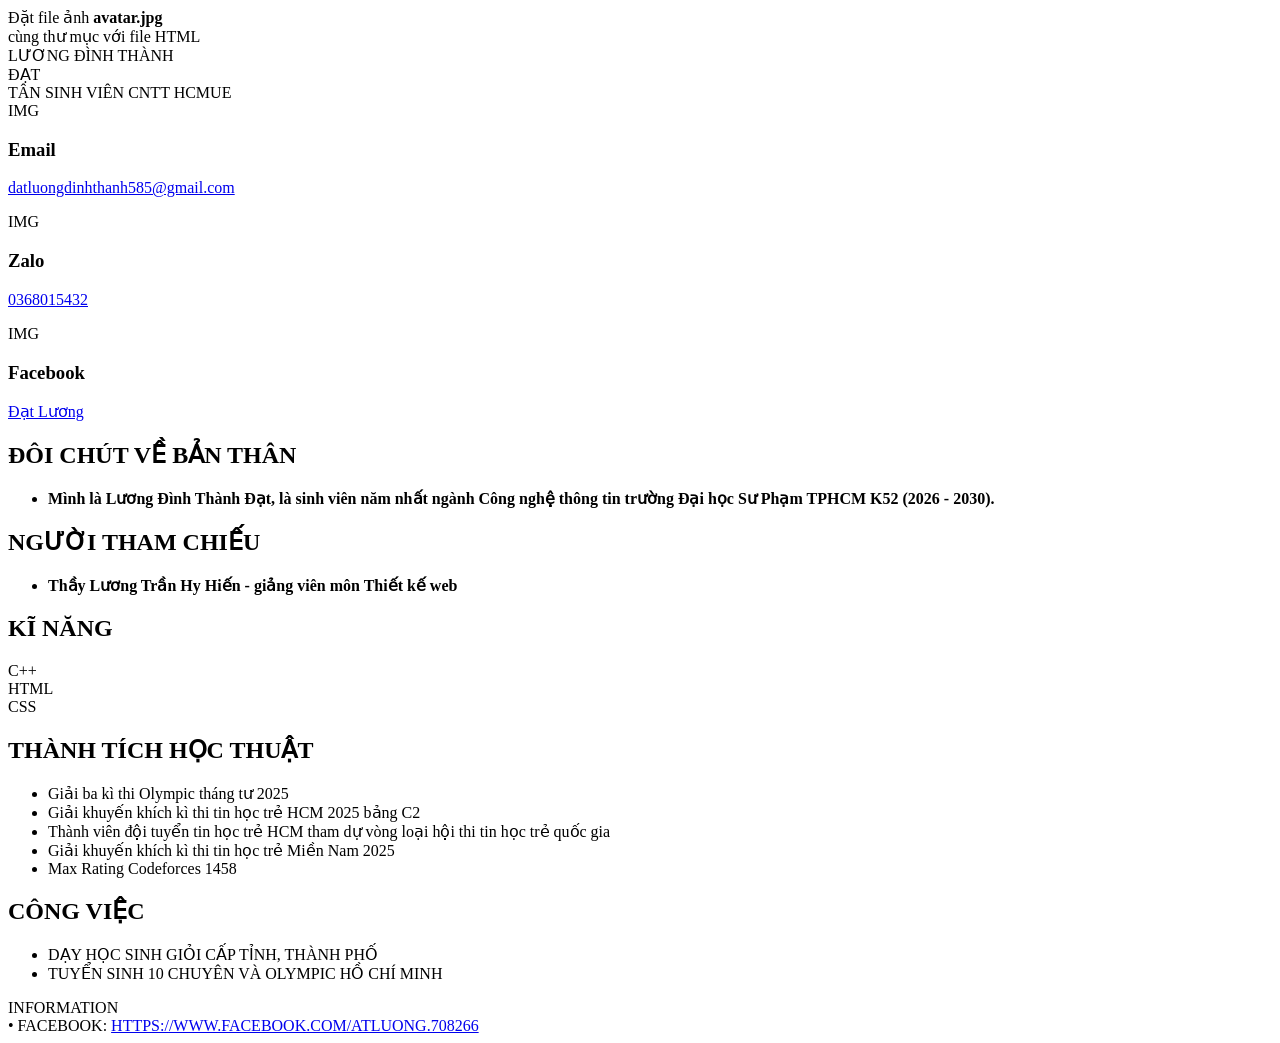
==== index.html @ 8d21ae5b "Create index.html" ====
<!DOCTYPE html>
<html lang="vi">
<head>
  <meta charset="UTF-8" />
  <meta name="viewport" content="width=device-width, initial-scale=1.0" />
  <title>CV - Lương Đạt | Tân Sinh Viên CNTT HCMUE</title>
  <!-- Google Fonts hỗ trợ đầy đủ tiếng Việt -->
  <link rel="preconnect" href="https://fonts.googleapis.com" />
  <link rel="preconnect" href="https://fonts.gstatic.com" crossorigin />
  <link
    href="https://fonts.googleapis.com/css2?family=Be+Vietnam+Pro:ital,wght@0,400;0,500;0,600;0,700;0,800;1,700&family=Dancing+Script:wght@700&family=Oswald:wght@600;700&display=swap"
    rel="stylesheet"
  />
  <!-- Liên kết file CSS ngoài -->
  <link rel="stylesheet" href="style.css" />
</head>
<body>
  <main class="cv-container">
    <div>
      <!-- HEADER -->
      <header class="cv-header">
        <div class="avatar-wrapper">
          <img
            src="avatar.jpg"
            alt="Ảnh chân dung Lương Đạt"
            onerror="this.style.display='none'; this.parentElement.innerHTML='<span class=\'avatar-placeholder\'>Đặt file ảnh <b>avatar.jpg</b><br>cùng thư mục với file HTML</span>';"
          />
        </div>

        <div class="title-block">
          <div class="last-name">LƯƠNG ĐÌNH THÀNH</div>
          <div class="first-name">ĐẠT</div>
          <div class="subtitle">TÂN SINH VIÊN CNTT HCMUE</div>
        </div>
      </header>

      <!-- CONTACT BAR (CÓ KHUNG ẢNH CHO GMAIL, ZALO, FACEBOOK) -->
      <section class="contact-bar" aria-label="Thông tin liên hệ">
        <div class="contact-item">
          <div class="contact-icon">
            <img
              src="gmail.png"
              alt="Logo Gmail"
              onerror="this.style.display='none'; this.parentElement.classList.add('empty-icon'); this.parentElement.innerText='IMG';"
            />
          </div>
          <div class="contact-info">
            <h3>Email</h3>
            <p>
              <a href="mailto:datluongdinhthanh585@gmail.com">
                datluongdinhthanh585@gmail.com
              </a>
            </p>
          </div>
        </div>

        <div class="contact-item">
          <div class="contact-icon">
            <img
              src="zalo.png"
              alt="Logo Zalo"
              onerror="this.style.display='none'; this.parentElement.classList.add('empty-icon'); this.parentElement.innerText='IMG';"
            />
          </div>
          <div class="contact-info">
            <h3>Zalo</h3>
            <p><a href="tel:0368015432">0368015432</a></p>
          </div>
        </div>

        <div class="contact-item">
          <div class="contact-icon">
            <img
              src="facebook.png"
              alt="Logo Facebook"
              onerror="this.style.display='none'; this.parentElement.classList.add('empty-icon'); this.parentElement.innerText='IMG';"
            />
          </div>
          <div class="contact-info">
            <h3>Facebook</h3>
            <p>
              <a
                href="https://www.facebook.com/atluong.708266"
                target="_blank"
                rel="noopener noreferrer"
              >
                Đạt Lương
              </a>
            </p>
          </div>
        </div>
      </section>

      <!-- MAIN 2-COLUMN CONTENT -->
      <section class="cv-body">
        <!-- CỘT TRÁI -->
        <div class="cv-column">
          <div>
            <h2 class="section-title">ĐÔI CHÚT VỀ BẢN THÂN</h2>
            <ul class="cv-list">
              <li>
                <strong>
                  Mình là Lương Đình Thành Đạt, là sinh viên năm nhất ngành Công nghệ thông tin trường Đại học Sư Phạm TPHCM K52 (2026 - 2030).
                </strong>
              </li>
            </ul>
          </div>

          <div>
            <h2 class="section-title">NGƯỜI THAM CHIẾU</h2>
            <ul class="cv-list">
              <li>
                <strong>
                  Thầy Lương Trần Hy Hiến - giảng viên môn Thiết kế web
                </strong>
              </li>
            </ul>
          </div>

          <!-- PHẦN KĨ NĂNG -->
          <div class="skills-section">
            <h2 class="section-title">KĨ NĂNG</h2>
            <div class="skill-list">
              <div class="skill-item">
                <span class="skill-name">C++</span>
                <div class="progress-bar">
                  <div class="progress-fill progress-cpp"></div>
                </div>
              </div>

              <div class="skill-item">
                <span class="skill-name">HTML</span>
                <div class="progress-bar">
                  <div class="progress-fill progress-html"></div>
                </div>
              </div>

              <div class="skill-item">
                <span class="skill-name">CSS</span>
                <div class="progress-bar">
                  <div class="progress-fill progress-css"></div>
                </div>
              </div>
            </div>
          </div>
        </div>

        <!-- CỘT PHẢI -->
        <div class="cv-column">
          <div>
            <h2 class="section-title">THÀNH TÍCH HỌC THUẬT</h2>
            <ul class="cv-list">
              <li>Giải ba kì thi Olympic tháng tư 2025</li>
              <li>Giải khuyến khích kì thi tin học trẻ HCM 2025 bảng C2</li>
              <li>
                Thành viên đội tuyển tin học trẻ HCM tham dự vòng loại hội thi
                tin học trẻ quốc gia
              </li>
              <li>Giải khuyến khích kì thi tin học trẻ Miền Nam 2025</li>
              <li>Max Rating Codeforces 1458</li>
            </ul>
          </div>

          <div>
            <h2 class="section-title">CÔNG VIỆC</h2>
            <ul class="cv-list">
              <li>
                DẠY HỌC SINH GIỎI CẤP TỈNH, THÀNH PHỐ
              </li>
              <li>
                TUYỂN SINH 10 CHUYÊN VÀ OLYMPIC HỒ CHÍ MINH
              </li>
            </ul>
          </div>
        </div>
      </section>
    </div>

    <!-- FOOTER -->
    <footer class="cv-footer">
      <div class="footer-heading">INFORMATION</div>
      <div class="footer-link-wrap">
        • FACEBOOK:
        <a
          href="https://www.facebook.com/atluong.708266"
          target="_blank"
          rel="noopener noreferrer"
        >
          HTTPS://WWW.FACEBOOK.COM/ATLUONG.708266
        </a>
      </div>
    </footer>
  </main>
</body>
</html>
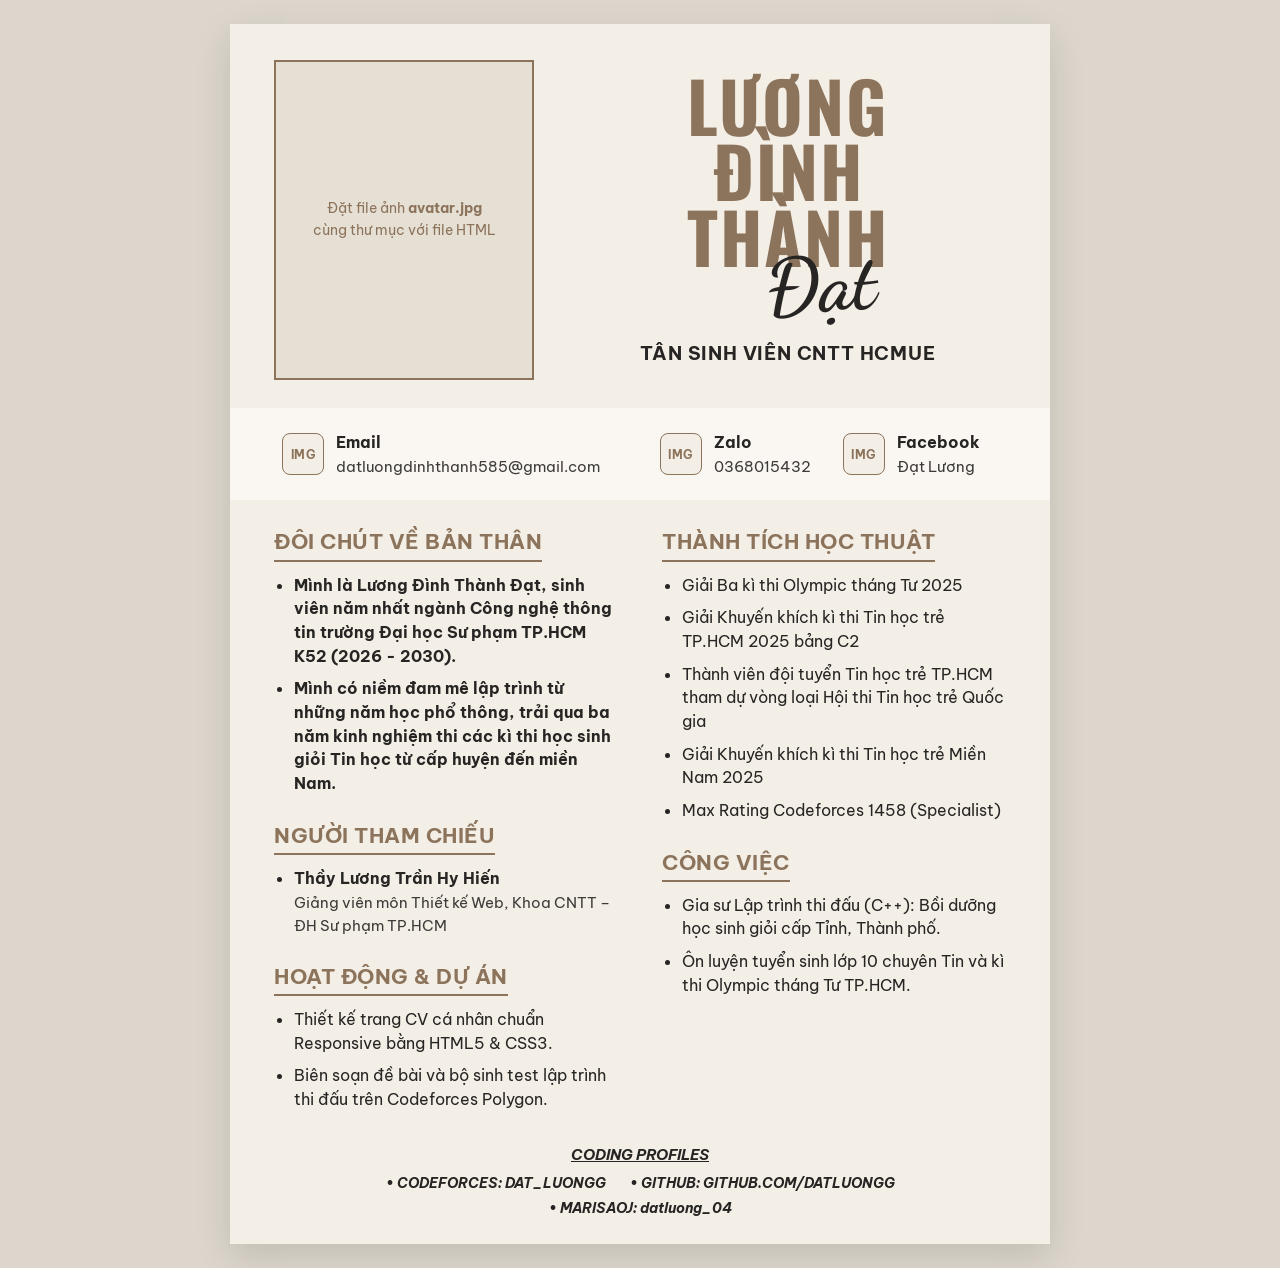
==== commit b435dc12: "Update index.html" ====
--- a/index.html
+++ b/index.html
@@ -3,15 +3,14 @@
 <head>
   <meta charset="UTF-8" />
   <meta name="viewport" content="width=device-width, initial-scale=1.0" />
-  <title>CV - Lương Đạt | Tân Sinh Viên CNTT HCMUE</title>
-  <!-- Google Fonts hỗ trợ đầy đủ tiếng Việt -->
+  <title>CV - Lương Đình Thành Đạt | Tân Sinh Viên CNTT HCMUE</title>
   <link rel="preconnect" href="https://fonts.googleapis.com" />
   <link rel="preconnect" href="https://fonts.gstatic.com" crossorigin />
   <link
-    href="https://fonts.googleapis.com/css2?family=Be+Vietnam+Pro:ital,wght@0,400;0,500;0,600;0,700;0,800;1,700&family=Dancing+Script:wght@700&family=Oswald:wght@600;700&display=swap"
+    href="https://fonts.googleapis.com/css2?family=Be+Vietnam+Pro:ital,wght@0,400;0,500;0,600;0,700;0,800;1,400;1,700&family=Dancing+Script:wght@700&family=Oswald:wght@600;700&display=swap"
     rel="stylesheet"
   />
-  <!-- Liên kết file CSS ngoài -->
+  <!-- CSS ngoai -->
   <link rel="stylesheet" href="style.css" />
 </head>
 <body>
@@ -22,21 +21,29 @@
         <div class="avatar-wrapper">
           <img
             src="avatar.jpg"
-            alt="Ảnh chân dung Lương Đạt"
+            alt="Ảnh chân dung Lương Đình Thành Đạt"
             onerror="this.style.display='none'; this.parentElement.innerHTML='<span class=\'avatar-placeholder\'>Đặt file ảnh <b>avatar.jpg</b><br>cùng thư mục với file HTML</span>';"
           />
         </div>
 
         <div class="title-block">
-          <div class="last-name">LƯƠNG ĐÌNH THÀNH</div>
-          <div class="first-name">ĐẠT</div>
+          <div class="full-name-stack">
+            <span class="name-line">LƯƠNG</span>
+            <span class="name-line">ĐÌNH</span>
+            <span class="name-line">THÀNH</span>
+          </div>
+          <div class="first-name">Đạt</div>
           <div class="subtitle">TÂN SINH VIÊN CNTT HCMUE</div>
         </div>
       </header>
 
-      <!-- CONTACT BAR (CÓ KHUNG ẢNH CHO GMAIL, ZALO, FACEBOOK) -->
+      <!-- CONTACT BAR -->
       <section class="contact-bar" aria-label="Thông tin liên hệ">
-        <div class="contact-item">
+        <a
+          class="contact-item"
+          href="mailto:datluongdinhthanh585@gmail.com"
+          title="Gửi email cho Đạt"
+        >
           <div class="contact-icon">
             <img
               src="gmail.png"
@@ -46,15 +53,15 @@
           </div>
           <div class="contact-info">
             <h3>Email</h3>
-            <p>
-              <a href="mailto:datluongdinhthanh585@gmail.com">
-                datluongdinhthanh585@gmail.com
-              </a>
-            </p>
-          </div>
-        </div>
-
-        <div class="contact-item">
+            <p>datluongdinhthanh585@gmail.com</p>
+          </div>
+        </a>
+
+        <a
+          class="contact-item"
+          href="tel:0368015432"
+          title="Liên hệ qua Zalo / Điện thoại"
+        >
           <div class="contact-icon">
             <img
               src="zalo.png"
@@ -64,11 +71,17 @@
           </div>
           <div class="contact-info">
             <h3>Zalo</h3>
-            <p><a href="tel:0368015432">0368015432</a></p>
-          </div>
-        </div>
-
-        <div class="contact-item">
+            <p>0368015432</p>
+          </div>
+        </a>
+
+        <a
+          class="contact-item"
+          href="https://www.facebook.com/atluong.708266"
+          target="_blank"
+          rel="noopener noreferrer"
+          title="Trang Facebook cá nhân"
+        >
           <div class="contact-icon">
             <img
               src="facebook.png"
@@ -78,31 +91,28 @@
           </div>
           <div class="contact-info">
             <h3>Facebook</h3>
-            <p>
-              <a
-                href="https://www.facebook.com/atluong.708266"
-                target="_blank"
-                rel="noopener noreferrer"
-              >
-                Đạt Lương
-              </a>
-            </p>
-          </div>
-        </div>
+            <p>Đạt Lương</p>
+          </div>
+        </a>
       </section>
 
-      <!-- MAIN 2-COLUMN CONTENT -->
+      <!-- 2 column -->
       <section class="cv-body">
-        <!-- CỘT TRÁI -->
+        <!-- edit left column -->
         <div class="cv-column">
           <div>
             <h2 class="section-title">ĐÔI CHÚT VỀ BẢN THÂN</h2>
             <ul class="cv-list">
               <li>
                 <strong>
-                  Mình là Lương Đình Thành Đạt, là sinh viên năm nhất ngành Công nghệ thông tin trường Đại học Sư Phạm TPHCM K52 (2026 - 2030).
+                  Mình là Lương Đình Thành Đạt, sinh viên năm nhất ngành Công nghệ thông tin trường Đại học Sư phạm TP.HCM K52 (2026 - 2030).
                 </strong>
               </li>
+              <li>
+                <strong>
+                  Mình có niềm đam mê lập trình từ những năm học phổ thông, trải qua ba năm kinh nghiệm thi các kì thi học sinh giỏi Tin học từ cấp huyện đến miền Nam.
+                </strong>
+              </li>
             </ul>
           </div>
 
@@ -110,54 +120,41 @@
             <h2 class="section-title">NGƯỜI THAM CHIẾU</h2>
             <ul class="cv-list">
               <li>
-                <strong>
-                  Thầy Lương Trần Hy Hiến - giảng viên môn Thiết kế web
-                </strong>
-              </li>
-            </ul>
-          </div>
-
-          <!-- PHẦN KĨ NĂNG -->
-          <div class="skills-section">
-            <h2 class="section-title">KĨ NĂNG</h2>
-            <div class="skill-list">
-              <div class="skill-item">
-                <span class="skill-name">C++</span>
-                <div class="progress-bar">
-                  <div class="progress-fill progress-cpp"></div>
-                </div>
-              </div>
-
-              <div class="skill-item">
-                <span class="skill-name">HTML</span>
-                <div class="progress-bar">
-                  <div class="progress-fill progress-html"></div>
-                </div>
-              </div>
-
-              <div class="skill-item">
-                <span class="skill-name">CSS</span>
-                <div class="progress-bar">
-                  <div class="progress-fill progress-css"></div>
-                </div>
-              </div>
-            </div>
-          </div>
-        </div>
-
-        <!-- CỘT PHẢI -->
+                <strong>Thầy Lương Trần Hy Hiến</strong>
+                <span class="sub-detail">
+                  Giảng viên môn Thiết kế Web, Khoa CNTT – ĐH Sư phạm TP.HCM
+                </span>
+              </li>
+            </ul>
+          </div>
+
+          <div>
+            <h2 class="section-title">HOẠT ĐỘNG & DỰ ÁN</h2>
+            <ul class="cv-list">
+              <li>
+                Thiết kế trang CV cá nhân chuẩn Responsive bằng HTML5 & CSS3.
+              </li>
+              <li>
+                Biên soạn đề bài và bộ sinh test lập trình thi đấu trên Codeforces Polygon.
+              </li>
+            </ul>
+          </div>
+          
+          
+        </div>
+
+        <!-- right column -->
         <div class="cv-column">
           <div>
             <h2 class="section-title">THÀNH TÍCH HỌC THUẬT</h2>
             <ul class="cv-list">
-              <li>Giải ba kì thi Olympic tháng tư 2025</li>
-              <li>Giải khuyến khích kì thi tin học trẻ HCM 2025 bảng C2</li>
-              <li>
-                Thành viên đội tuyển tin học trẻ HCM tham dự vòng loại hội thi
-                tin học trẻ quốc gia
-              </li>
-              <li>Giải khuyến khích kì thi tin học trẻ Miền Nam 2025</li>
-              <li>Max Rating Codeforces 1458</li>
+              <li>Giải Ba kì thi Olympic tháng Tư 2025</li>
+              <li>Giải Khuyến khích kì thi Tin học trẻ TP.HCM 2025 bảng C2</li>
+              <li>
+                Thành viên đội tuyển Tin học trẻ TP.HCM tham dự vòng loại Hội thi Tin học trẻ Quốc gia
+              </li>
+              <li>Giải Khuyến khích kì thi Tin học trẻ Miền Nam 2025</li>
+              <li>Max Rating Codeforces 1458 (Specialist)</li>
             </ul>
           </div>
 
@@ -165,29 +162,48 @@
             <h2 class="section-title">CÔNG VIỆC</h2>
             <ul class="cv-list">
               <li>
-                DẠY HỌC SINH GIỎI CẤP TỈNH, THÀNH PHỐ
-              </li>
-              <li>
-                TUYỂN SINH 10 CHUYÊN VÀ OLYMPIC HỒ CHÍ MINH
-              </li>
-            </ul>
-          </div>
+                Gia sư Lập trình thi đấu (C++): Bồi dưỡng học sinh giỏi cấp Tỉnh, Thành phố.
+              </li>
+              <li>
+                Ôn luyện tuyển sinh lớp 10 chuyên Tin và kì thi Olympic tháng Tư TP.HCM.
+              </li>
+            </ul>
+          </div>
+
+          
         </div>
       </section>
     </div>
 
     <!-- FOOTER -->
     <footer class="cv-footer">
-      <div class="footer-heading">INFORMATION</div>
-      <div class="footer-link-wrap">
-        • FACEBOOK:
-        <a
-          href="https://www.facebook.com/atluong.708266"
-          target="_blank"
-          rel="noopener noreferrer"
-        >
-          HTTPS://WWW.FACEBOOK.COM/ATLUONG.708266
-        </a>
+      <div class="footer-heading">CODING PROFILES</div>
+      <div class="footer-links">
+        <span>
+          • CODEFORCES:
+          <a
+            href="https://codeforces.com/profile/Dat_Luongg"
+            target="_blank"
+            rel="noopener noreferrer"
+          >
+            DAT_LUONGG
+          </a>
+        </span>
+        <span>
+          • GITHUB:
+          <a
+            href="https://github.com/DatLuongg"
+            target="_blank"
+            rel="noopener noreferrer"
+          >
+            GITHUB.COM/DATLUONGG
+          </a>
+        </span>
+      </div>
+      <div class="footer-links footer-links-sub">
+        <span>• MARISAOJ: <a href = "https://marisaoj.com/user/datluong_04/submissions"
+          target ="_blank" rel = "noopener noreferrer">
+        datluong_04 </a></span>
       </div>
     </footer>
   </main>
--- a/style.css
+++ b/style.css
@@ -0,0 +1,365 @@
+:root {
+  --bg-cream: #f4efe6;
+  --bg-strip: #faf7f2;
+  --accent-taupe: #8c735b;
+  --accent-dark: #6f5944;
+  --text-dark: #262524;
+  --text-muted: #3d3b39;
+}
+
+* {
+  box-sizing: border-box;
+  margin: 0;
+  padding: 0;
+}
+
+body {
+  background-color: #dcd6cc;
+  font-family: 'Be Vietnam Pro', sans-serif;
+  color: var(--text-dark);
+  display: flex;
+  justify-content: center;
+  padding: 24px 12px;
+  line-height: 1.5;
+}
+
+/* Frame A4 */
+.cv-container {
+  width: 100%;
+  max-width: 820px;
+  min-height: 1120px;
+  background-color: var(--bg-cream);
+  box-shadow: 0 12px 35px rgba(0, 0, 0, 0.12);
+  display: flex;
+  flex-direction: column;
+  justify-content: space-between;
+  padding-bottom: 24px;
+}
+
+/* header */
+.cv-header {
+  display: flex;
+  align-items: center;
+  gap: 36px;
+  padding: 36px 44px 28px;
+}
+
+.avatar-wrapper {
+  flex-shrink: 0;
+  width: 260px;
+  height: 320px;
+  border: 2px solid var(--accent-taupe);
+  background-color: #e6dfd3;
+  overflow: hidden;
+  display: flex;
+  align-items: center;
+  justify-content: center;
+  transition: transform 0.3s ease, box-shadow 0.3s ease;
+}
+
+.avatar-wrapper:hover {
+  transform: translateY(-3px);
+  box-shadow: 0 10px 22px rgba(140, 115, 91, 0.22);
+}
+
+.avatar-wrapper img {
+  width: 100%;
+  height: 100%;
+  object-fit: cover;
+  display: block;
+}
+
+.avatar-placeholder {
+  color: var(--accent-taupe);
+  font-size: 0.9rem;
+  text-align: center;
+  padding: 12px;
+}
+
+.title-block {
+  flex: 1;
+  text-align: center;
+  display: flex;
+  flex-direction: column;
+  align-items: center;
+}
+
+.full-name-stack {
+  display: flex;
+  flex-direction: column;
+  align-items: center;
+  user-select: none;
+}
+
+.name-line {
+  font-family: 'Oswald', sans-serif;
+  font-weight: 700;
+  font-size: 4.35rem;
+  line-height: 0.94;
+  color: var(--accent-taupe);
+  letter-spacing: 2px;
+  text-transform: uppercase;
+}
+
+.first-name {
+  font-family: 'Dancing Script', cursive;
+  font-weight: 700;
+  font-size: 4.8rem;
+  line-height: 0.85;
+  color: var(--text-dark);
+  margin-top: -16px;
+  margin-left: 64px;
+  transform: rotate(-4deg);
+}
+
+.subtitle {
+  margin-top: 22px;
+  font-size: 1.2rem;
+  font-weight: 700;
+  letter-spacing: 0.8px;
+  color: var(--text-dark);
+  text-transform: uppercase;
+}
+
+/* COntent bar media */
+.contact-bar {
+  background-color: var(--bg-strip);
+  padding: 16px 44px;
+  display: grid;
+  grid-template-columns: 1.55fr 0.72fr 0.73fr;
+  gap: 14px;
+}
+
+.contact-item {
+  display: flex;
+  align-items: center;
+  gap: 12px;
+  padding: 6px 8px;
+  border-radius: 10px;
+  text-decoration: none;
+  color: inherit;
+  transition: background-color 0.25s ease, transform 0.25s ease;
+}
+
+.contact-item:hover {
+  background-color: rgba(140, 115, 91, 0.1);
+  transform: translateY(-2px);
+}
+
+.contact-icon {
+  flex-shrink: 0;
+  width: 42px;
+  height: 42px;
+  border: 1.5px solid var(--accent-taupe);
+  border-radius: 8px;
+  background-color: var(--bg-cream);
+  display: flex;
+  align-items: center;
+  justify-content: center;
+  overflow: hidden;
+  transition: border-color 0.25s ease, box-shadow 0.25s ease;
+}
+
+.contact-item:hover .contact-icon {
+  border-color: var(--accent-dark);
+  box-shadow: 0 4px 10px rgba(140, 115, 91, 0.2);
+}
+
+.contact-icon img {
+  width: 100%;
+  height: 100%;
+  object-fit: contain;
+  padding: 4px;
+  display: block;
+}
+
+.contact-icon.empty-icon {
+  font-size: 0.72rem;
+  font-weight: 700;
+  color: var(--accent-taupe);
+  letter-spacing: 0.5px;
+}
+
+.contact-info h3 {
+  font-size: 1.02rem;
+  font-weight: 700;
+  color: var(--text-dark);
+  margin-bottom: 2px;
+}
+
+.contact-info p {
+  font-size: 0.91rem;
+  color: var(--text-muted);
+  word-break: break-word;
+}
+
+.contact-item:hover .contact-info p {
+  color: var(--accent-dark);
+}
+
+/* Content two column */
+.cv-body {
+  padding: 26px 44px 16px;
+  display: grid;
+  grid-template-columns: 1fr 1fr;
+  gap: 28px 44px;
+  flex: 1;
+}
+
+.cv-column {
+  display: flex;
+  flex-direction: column;
+  gap: 24px;
+}
+
+.section-title {
+  display: inline-block;
+  font-size: 1.3rem;
+  font-weight: 700;
+  color: var(--accent-taupe);
+  text-transform: uppercase;
+  border-bottom: 2px solid var(--accent-taupe);
+  padding-bottom: 2px;
+  margin-bottom: 12px;
+  letter-spacing: 0.5px;
+}
+
+.cv-list {
+  list-style-type: disc;
+  padding-left: 20px;
+  display: flex;
+  flex-direction: column;
+  gap: 9px;
+}
+
+.cv-list li {
+  font-size: 1rem;
+  color: var(--text-dark);
+  line-height: 1.48;
+}
+
+.cv-list li strong {
+  font-weight: 700;
+}
+
+.sub-detail {
+  display: block;
+  font-size: 0.94rem;
+  color: var(--text-muted);
+  margin-top: 2px;
+}
+
+
+
+.bottom-photo-wrapper:hover {
+  transform: translateY(-3px);
+  box-shadow: 0 10px 22px rgba(140, 115, 91, 0.22);
+}
+
+.bottom-photo-wrapper img {
+  position: absolute;
+  inset: 0;
+  width: 100%;
+  height: 100%;
+  object-fit: cover;
+  display: block;
+}
+
+/* footer */
+.cv-footer {
+  padding: 16px 44px 0;
+  text-align: center;
+}
+
+.footer-heading {
+  font-size: 0.95rem;
+  font-weight: 700;
+  font-style: italic;
+  text-decoration: underline;
+  text-transform: uppercase;
+  margin-bottom: 6px;
+  color: var(--text-dark);
+}
+
+.footer-links {
+  display: flex;
+  justify-content: center;
+  flex-wrap: wrap;
+  gap: 6px 24px;
+  font-size: 0.9rem;
+  font-weight: 700;
+  font-style: italic;
+  color: var(--text-dark);
+}
+
+.footer-links-sub {
+  margin-top: 4px;
+}
+
+.footer-links a {
+  color: inherit;
+  text-decoration: none;
+  transition: color 0.2s ease;
+}
+
+.footer-links a:hover {
+  text-decoration: underline;
+  color: var(--accent-taupe);
+}
+
+/* Responsive on phone */
+@media (max-width: 720px) {
+  .cv-header {
+    flex-direction: column;
+    padding: 28px 24px 20px;
+    gap: 20px;
+  }
+
+  .avatar-wrapper {
+    width: 220px;
+    height: 270px;
+  }
+
+  .name-line {
+    font-size: 3.5rem;
+  }
+
+  .first-name {
+    font-size: 3.8rem;
+    margin-left: 44px;
+  }
+
+  .contact-bar {
+    grid-template-columns: 1fr;
+    padding: 16px 24px;
+    gap: 10px;
+  }
+
+  .cv-body {
+    grid-template-columns: 1fr;
+    padding: 24px;
+  }
+
+  .bottom-photo-wrapper {
+    min-height: 260px;
+  }
+
+  .cv-footer {
+    padding: 16px 24px 0;
+  }
+}
+
+@media print {
+  body {
+    background: none;
+    padding: 0;
+  }
+
+  .cv-container {
+    box-shadow: none;
+    max-width: 100%;
+    min-height: 100vh;
+    -webkit-print-color-adjust: exact;
+    print-color-adjust: exact;
+  }
+}
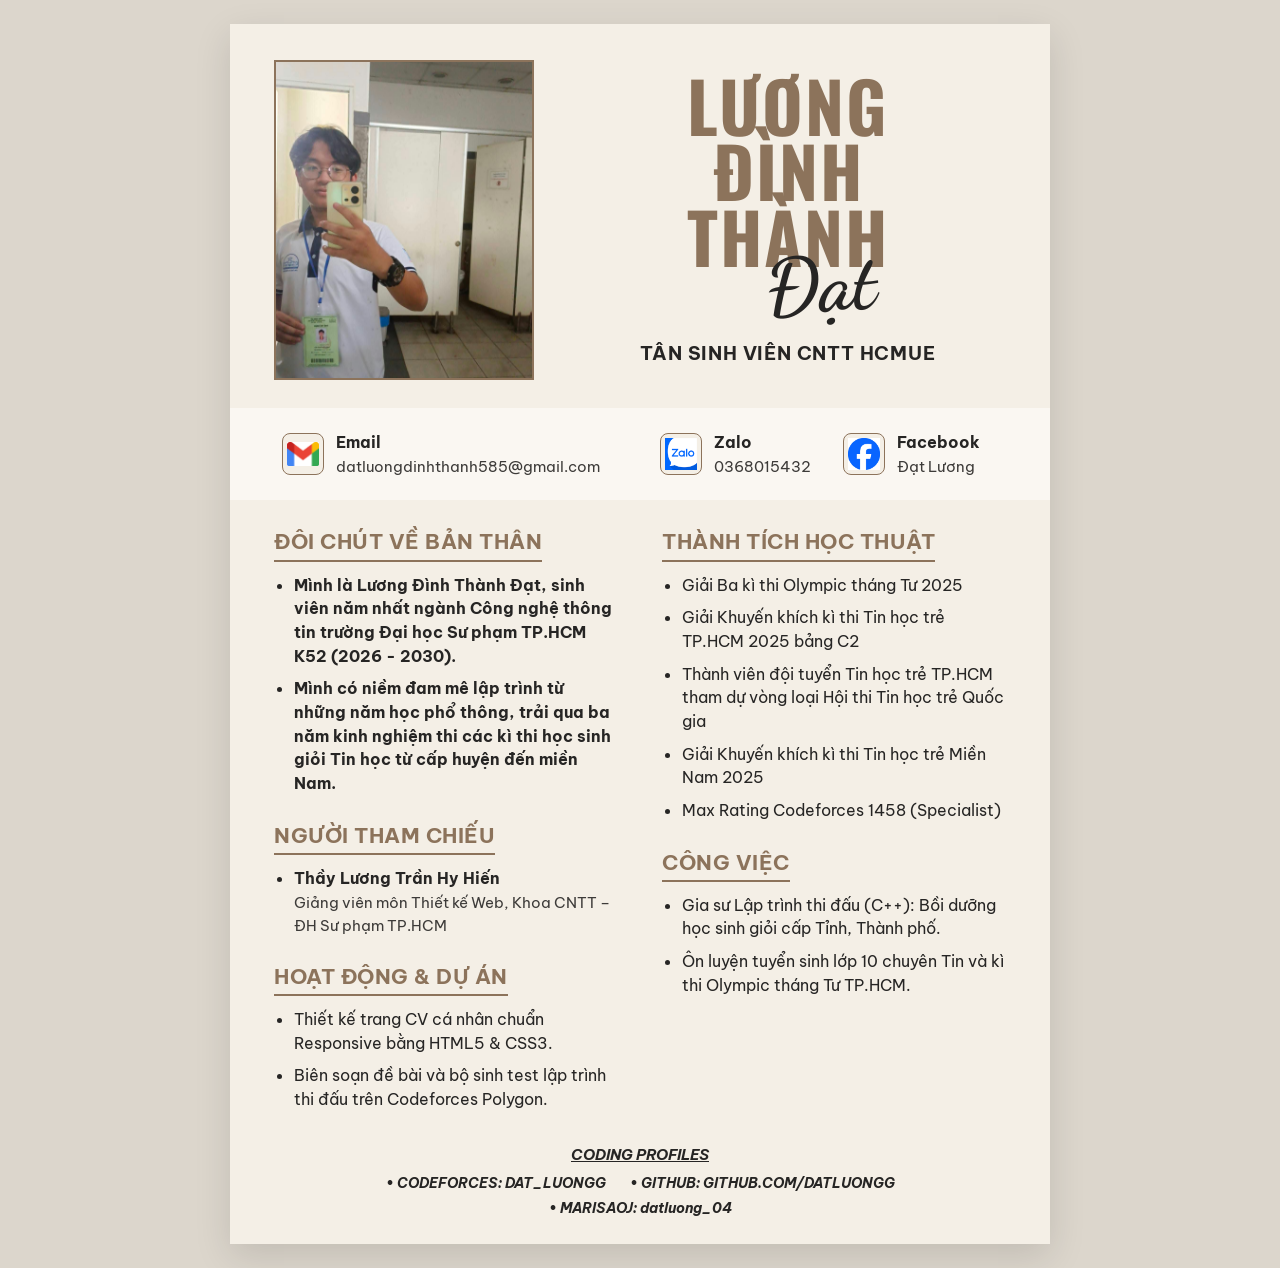
==== commit 4cbfe4b5: "Add files via upload" ====
--- a/index.html
+++ b/index.html
@@ -1,211 +1,211 @@
-<!DOCTYPE html>
-<html lang="vi">
-<head>
-  <meta charset="UTF-8" />
-  <meta name="viewport" content="width=device-width, initial-scale=1.0" />
-  <title>CV - Lương Đình Thành Đạt | Tân Sinh Viên CNTT HCMUE</title>
-  <link rel="preconnect" href="https://fonts.googleapis.com" />
-  <link rel="preconnect" href="https://fonts.gstatic.com" crossorigin />
-  <link
-    href="https://fonts.googleapis.com/css2?family=Be+Vietnam+Pro:ital,wght@0,400;0,500;0,600;0,700;0,800;1,400;1,700&family=Dancing+Script:wght@700&family=Oswald:wght@600;700&display=swap"
-    rel="stylesheet"
-  />
-  <!-- CSS ngoai -->
-  <link rel="stylesheet" href="style.css" />
-</head>
-<body>
-  <main class="cv-container">
-    <div>
-      <!-- HEADER -->
-      <header class="cv-header">
-        <div class="avatar-wrapper">
-          <img
-            src="avatar.jpg"
-            alt="Ảnh chân dung Lương Đình Thành Đạt"
-            onerror="this.style.display='none'; this.parentElement.innerHTML='<span class=\'avatar-placeholder\'>Đặt file ảnh <b>avatar.jpg</b><br>cùng thư mục với file HTML</span>';"
-          />
-        </div>
-
-        <div class="title-block">
-          <div class="full-name-stack">
-            <span class="name-line">LƯƠNG</span>
-            <span class="name-line">ĐÌNH</span>
-            <span class="name-line">THÀNH</span>
-          </div>
-          <div class="first-name">Đạt</div>
-          <div class="subtitle">TÂN SINH VIÊN CNTT HCMUE</div>
-        </div>
-      </header>
-
-      <!-- CONTACT BAR -->
-      <section class="contact-bar" aria-label="Thông tin liên hệ">
-        <a
-          class="contact-item"
-          href="mailto:datluongdinhthanh585@gmail.com"
-          title="Gửi email cho Đạt"
-        >
-          <div class="contact-icon">
-            <img
-              src="gmail.png"
-              alt="Logo Gmail"
-              onerror="this.style.display='none'; this.parentElement.classList.add('empty-icon'); this.parentElement.innerText='IMG';"
-            />
-          </div>
-          <div class="contact-info">
-            <h3>Email</h3>
-            <p>datluongdinhthanh585@gmail.com</p>
-          </div>
-        </a>
-
-        <a
-          class="contact-item"
-          href="tel:0368015432"
-          title="Liên hệ qua Zalo / Điện thoại"
-        >
-          <div class="contact-icon">
-            <img
-              src="zalo.png"
-              alt="Logo Zalo"
-              onerror="this.style.display='none'; this.parentElement.classList.add('empty-icon'); this.parentElement.innerText='IMG';"
-            />
-          </div>
-          <div class="contact-info">
-            <h3>Zalo</h3>
-            <p>0368015432</p>
-          </div>
-        </a>
-
-        <a
-          class="contact-item"
-          href="https://www.facebook.com/atluong.708266"
-          target="_blank"
-          rel="noopener noreferrer"
-          title="Trang Facebook cá nhân"
-        >
-          <div class="contact-icon">
-            <img
-              src="facebook.png"
-              alt="Logo Facebook"
-              onerror="this.style.display='none'; this.parentElement.classList.add('empty-icon'); this.parentElement.innerText='IMG';"
-            />
-          </div>
-          <div class="contact-info">
-            <h3>Facebook</h3>
-            <p>Đạt Lương</p>
-          </div>
-        </a>
-      </section>
-
-      <!-- 2 column -->
-      <section class="cv-body">
-        <!-- edit left column -->
-        <div class="cv-column">
-          <div>
-            <h2 class="section-title">ĐÔI CHÚT VỀ BẢN THÂN</h2>
-            <ul class="cv-list">
-              <li>
-                <strong>
-                  Mình là Lương Đình Thành Đạt, sinh viên năm nhất ngành Công nghệ thông tin trường Đại học Sư phạm TP.HCM K52 (2026 - 2030).
-                </strong>
-              </li>
-              <li>
-                <strong>
-                  Mình có niềm đam mê lập trình từ những năm học phổ thông, trải qua ba năm kinh nghiệm thi các kì thi học sinh giỏi Tin học từ cấp huyện đến miền Nam.
-                </strong>
-              </li>
-            </ul>
-          </div>
-
-          <div>
-            <h2 class="section-title">NGƯỜI THAM CHIẾU</h2>
-            <ul class="cv-list">
-              <li>
-                <strong>Thầy Lương Trần Hy Hiến</strong>
-                <span class="sub-detail">
-                  Giảng viên môn Thiết kế Web, Khoa CNTT – ĐH Sư phạm TP.HCM
-                </span>
-              </li>
-            </ul>
-          </div>
-
-          <div>
-            <h2 class="section-title">HOẠT ĐỘNG & DỰ ÁN</h2>
-            <ul class="cv-list">
-              <li>
-                Thiết kế trang CV cá nhân chuẩn Responsive bằng HTML5 & CSS3.
-              </li>
-              <li>
-                Biên soạn đề bài và bộ sinh test lập trình thi đấu trên Codeforces Polygon.
-              </li>
-            </ul>
-          </div>
-          
-          
-        </div>
-
-        <!-- right column -->
-        <div class="cv-column">
-          <div>
-            <h2 class="section-title">THÀNH TÍCH HỌC THUẬT</h2>
-            <ul class="cv-list">
-              <li>Giải Ba kì thi Olympic tháng Tư 2025</li>
-              <li>Giải Khuyến khích kì thi Tin học trẻ TP.HCM 2025 bảng C2</li>
-              <li>
-                Thành viên đội tuyển Tin học trẻ TP.HCM tham dự vòng loại Hội thi Tin học trẻ Quốc gia
-              </li>
-              <li>Giải Khuyến khích kì thi Tin học trẻ Miền Nam 2025</li>
-              <li>Max Rating Codeforces 1458 (Specialist)</li>
-            </ul>
-          </div>
-
-          <div>
-            <h2 class="section-title">CÔNG VIỆC</h2>
-            <ul class="cv-list">
-              <li>
-                Gia sư Lập trình thi đấu (C++): Bồi dưỡng học sinh giỏi cấp Tỉnh, Thành phố.
-              </li>
-              <li>
-                Ôn luyện tuyển sinh lớp 10 chuyên Tin và kì thi Olympic tháng Tư TP.HCM.
-              </li>
-            </ul>
-          </div>
-
-          
-        </div>
-      </section>
-    </div>
-
-    <!-- FOOTER -->
-    <footer class="cv-footer">
-      <div class="footer-heading">CODING PROFILES</div>
-      <div class="footer-links">
-        <span>
-          • CODEFORCES:
-          <a
-            href="https://codeforces.com/profile/Dat_Luongg"
-            target="_blank"
-            rel="noopener noreferrer"
-          >
-            DAT_LUONGG
-          </a>
-        </span>
-        <span>
-          • GITHUB:
-          <a
-            href="https://github.com/DatLuongg"
-            target="_blank"
-            rel="noopener noreferrer"
-          >
-            GITHUB.COM/DATLUONGG
-          </a>
-        </span>
-      </div>
-      <div class="footer-links footer-links-sub">
-        <span>• MARISAOJ: <a href = "https://marisaoj.com/user/datluong_04/submissions"
-          target ="_blank" rel = "noopener noreferrer">
-        datluong_04 </a></span>
-      </div>
-    </footer>
-  </main>
-</body>
-</html>
+<!DOCTYPE html>
+<html lang="vi">
+<head>
+  <meta charset="UTF-8" />
+  <meta name="viewport" content="width=device-width, initial-scale=1.0" />
+  <title>CV - Lương Đình Thành Đạt | Tân Sinh Viên CNTT HCMUE</title>
+  <link rel="preconnect" href="https://fonts.googleapis.com" />
+  <link rel="preconnect" href="https://fonts.gstatic.com" crossorigin />
+  <link
+    href="https://fonts.googleapis.com/css2?family=Be+Vietnam+Pro:ital,wght@0,400;0,500;0,600;0,700;0,800;1,400;1,700&family=Dancing+Script:wght@700&family=Oswald:wght@600;700&display=swap"
+    rel="stylesheet"
+  />
+  <!-- CSS ngoai -->
+  <link rel="stylesheet" href="style.css" />
+</head>
+<body>
+  <main class="cv-container">
+    <div>
+      <!-- HEADER -->
+      <header class="cv-header">
+        <div class="avatar-wrapper">
+          <img
+            src="avatar.jpg"
+            alt="Ảnh chân dung Lương Đình Thành Đạt"
+            onerror="this.style.display='none'; this.parentElement.innerHTML='<span class=\'avatar-placeholder\'>Đặt file ảnh <b>avatar.jpg</b><br>cùng thư mục với file HTML</span>';"
+          />
+        </div>
+
+        <div class="title-block">
+          <div class="full-name-stack">
+            <span class="name-line">LƯƠNG</span>
+            <span class="name-line">ĐÌNH</span>
+            <span class="name-line">THÀNH</span>
+          </div>
+          <div class="first-name">Đạt</div>
+          <div class="subtitle">TÂN SINH VIÊN CNTT HCMUE</div>
+        </div>
+      </header>
+
+      <!-- CONTACT BAR -->
+      <section class="contact-bar" aria-label="Thông tin liên hệ">
+        <a
+          class="contact-item"
+          href="mailto:datluongdinhthanh585@gmail.com"
+          title="Gửi email cho Đạt"
+        >
+          <div class="contact-icon">
+            <img
+              src="gmail.png"
+              alt="Logo Gmail"
+              onerror="this.style.display='none'; this.parentElement.classList.add('empty-icon'); this.parentElement.innerText='IMG';"
+            />
+          </div>
+          <div class="contact-info">
+            <h3>Email</h3>
+            <p>datluongdinhthanh585@gmail.com</p>
+          </div>
+        </a>
+
+        <a
+          class="contact-item"
+          href="tel:0368015432"
+          title="Liên hệ qua Zalo / Điện thoại"
+        >
+          <div class="contact-icon">
+            <img
+              src="zalo.png"
+              alt="Logo Zalo"
+              onerror="this.style.display='none'; this.parentElement.classList.add('empty-icon'); this.parentElement.innerText='IMG';"
+            />
+          </div>
+          <div class="contact-info">
+            <h3>Zalo</h3>
+            <p>0368015432</p>
+          </div>
+        </a>
+
+        <a
+          class="contact-item"
+          href="https://www.facebook.com/atluong.708266"
+          target="_blank"
+          rel="noopener noreferrer"
+          title="Trang Facebook cá nhân"
+        >
+          <div class="contact-icon">
+            <img
+              src="facebook.png"
+              alt="Logo Facebook"
+              onerror="this.style.display='none'; this.parentElement.classList.add('empty-icon'); this.parentElement.innerText='IMG';"
+            />
+          </div>
+          <div class="contact-info">
+            <h3>Facebook</h3>
+            <p>Đạt Lương</p>
+          </div>
+        </a>
+      </section>
+
+      <!-- 2 column -->
+      <section class="cv-body">
+        <!-- edit left column -->
+        <div class="cv-column">
+          <div>
+            <h2 class="section-title">ĐÔI CHÚT VỀ BẢN THÂN</h2>
+            <ul class="cv-list">
+              <li>
+                <strong>
+                  Mình là Lương Đình Thành Đạt, sinh viên năm nhất ngành Công nghệ thông tin trường Đại học Sư phạm TP.HCM K52 (2026 - 2030).
+                </strong>
+              </li>
+              <li>
+                <strong>
+                  Mình có niềm đam mê lập trình từ những năm học phổ thông, trải qua ba năm kinh nghiệm thi các kì thi học sinh giỏi Tin học từ cấp huyện đến miền Nam.
+                </strong>
+              </li>
+            </ul>
+          </div>
+
+          <div>
+            <h2 class="section-title">NGƯỜI THAM CHIẾU</h2>
+            <ul class="cv-list">
+              <li>
+                <strong>Thầy Lương Trần Hy Hiến</strong>
+                <span class="sub-detail">
+                  Giảng viên môn Thiết kế Web, Khoa CNTT – ĐH Sư phạm TP.HCM
+                </span>
+              </li>
+            </ul>
+          </div>
+
+          <div>
+            <h2 class="section-title">HOẠT ĐỘNG & DỰ ÁN</h2>
+            <ul class="cv-list">
+              <li>
+                Thiết kế trang CV cá nhân chuẩn Responsive bằng HTML5 & CSS3.
+              </li>
+              <li>
+                Biên soạn đề bài và bộ sinh test lập trình thi đấu trên Codeforces Polygon.
+              </li>
+            </ul>
+          </div>
+          
+          
+        </div>
+
+        <!-- right column -->
+        <div class="cv-column">
+          <div>
+            <h2 class="section-title">THÀNH TÍCH HỌC THUẬT</h2>
+            <ul class="cv-list">
+              <li>Giải Ba kì thi Olympic tháng Tư 2025</li>
+              <li>Giải Khuyến khích kì thi Tin học trẻ TP.HCM 2025 bảng C2</li>
+              <li>
+                Thành viên đội tuyển Tin học trẻ TP.HCM tham dự vòng loại Hội thi Tin học trẻ Quốc gia
+              </li>
+              <li>Giải Khuyến khích kì thi Tin học trẻ Miền Nam 2025</li>
+              <li>Max Rating Codeforces 1458 (Specialist)</li>
+            </ul>
+          </div>
+
+          <div>
+            <h2 class="section-title">CÔNG VIỆC</h2>
+            <ul class="cv-list">
+              <li>
+                Gia sư Lập trình thi đấu (C++): Bồi dưỡng học sinh giỏi cấp Tỉnh, Thành phố.
+              </li>
+              <li>
+                Ôn luyện tuyển sinh lớp 10 chuyên Tin và kì thi Olympic tháng Tư TP.HCM.
+              </li>
+            </ul>
+          </div>
+
+          
+        </div>
+      </section>
+    </div>
+
+    <!-- FOOTER -->
+    <footer class="cv-footer">
+      <div class="footer-heading">CODING PROFILES</div>
+      <div class="footer-links">
+        <span>
+          • CODEFORCES:
+          <a
+            href="https://codeforces.com/profile/Dat_Luongg"
+            target="_blank"
+            rel="noopener noreferrer"
+          >
+            DAT_LUONGG
+          </a>
+        </span>
+        <span>
+          • GITHUB:
+          <a
+            href="https://github.com/DatLuongg"
+            target="_blank"
+            rel="noopener noreferrer"
+          >
+            GITHUB.COM/DATLUONGG
+          </a>
+        </span>
+      </div>
+      <div class="footer-links footer-links-sub">
+        <span>• MARISAOJ: <a href = "https://marisaoj.com/user/datluong_04/submissions"
+          target ="_blank" rel = "noopener noreferrer">
+        datluong_04 </a></span>
+      </div>
+    </footer>
+  </main>
+</body>
+</html>
--- a/style.css
+++ b/style.css
@@ -1,365 +1,365 @@
-:root {
-  --bg-cream: #f4efe6;
-  --bg-strip: #faf7f2;
-  --accent-taupe: #8c735b;
-  --accent-dark: #6f5944;
-  --text-dark: #262524;
-  --text-muted: #3d3b39;
-}
-
-* {
-  box-sizing: border-box;
-  margin: 0;
-  padding: 0;
-}
-
-body {
-  background-color: #dcd6cc;
-  font-family: 'Be Vietnam Pro', sans-serif;
-  color: var(--text-dark);
-  display: flex;
-  justify-content: center;
-  padding: 24px 12px;
-  line-height: 1.5;
-}
-
-/* Frame A4 */
-.cv-container {
-  width: 100%;
-  max-width: 820px;
-  min-height: 1120px;
-  background-color: var(--bg-cream);
-  box-shadow: 0 12px 35px rgba(0, 0, 0, 0.12);
-  display: flex;
-  flex-direction: column;
-  justify-content: space-between;
-  padding-bottom: 24px;
-}
-
-/* header */
-.cv-header {
-  display: flex;
-  align-items: center;
-  gap: 36px;
-  padding: 36px 44px 28px;
-}
-
-.avatar-wrapper {
-  flex-shrink: 0;
-  width: 260px;
-  height: 320px;
-  border: 2px solid var(--accent-taupe);
-  background-color: #e6dfd3;
-  overflow: hidden;
-  display: flex;
-  align-items: center;
-  justify-content: center;
-  transition: transform 0.3s ease, box-shadow 0.3s ease;
-}
-
-.avatar-wrapper:hover {
-  transform: translateY(-3px);
-  box-shadow: 0 10px 22px rgba(140, 115, 91, 0.22);
-}
-
-.avatar-wrapper img {
-  width: 100%;
-  height: 100%;
-  object-fit: cover;
-  display: block;
-}
-
-.avatar-placeholder {
-  color: var(--accent-taupe);
-  font-size: 0.9rem;
-  text-align: center;
-  padding: 12px;
-}
-
-.title-block {
-  flex: 1;
-  text-align: center;
-  display: flex;
-  flex-direction: column;
-  align-items: center;
-}
-
-.full-name-stack {
-  display: flex;
-  flex-direction: column;
-  align-items: center;
-  user-select: none;
-}
-
-.name-line {
-  font-family: 'Oswald', sans-serif;
-  font-weight: 700;
-  font-size: 4.35rem;
-  line-height: 0.94;
-  color: var(--accent-taupe);
-  letter-spacing: 2px;
-  text-transform: uppercase;
-}
-
-.first-name {
-  font-family: 'Dancing Script', cursive;
-  font-weight: 700;
-  font-size: 4.8rem;
-  line-height: 0.85;
-  color: var(--text-dark);
-  margin-top: -16px;
-  margin-left: 64px;
-  transform: rotate(-4deg);
-}
-
-.subtitle {
-  margin-top: 22px;
-  font-size: 1.2rem;
-  font-weight: 700;
-  letter-spacing: 0.8px;
-  color: var(--text-dark);
-  text-transform: uppercase;
-}
-
-/* COntent bar media */
-.contact-bar {
-  background-color: var(--bg-strip);
-  padding: 16px 44px;
-  display: grid;
-  grid-template-columns: 1.55fr 0.72fr 0.73fr;
-  gap: 14px;
-}
-
-.contact-item {
-  display: flex;
-  align-items: center;
-  gap: 12px;
-  padding: 6px 8px;
-  border-radius: 10px;
-  text-decoration: none;
-  color: inherit;
-  transition: background-color 0.25s ease, transform 0.25s ease;
-}
-
-.contact-item:hover {
-  background-color: rgba(140, 115, 91, 0.1);
-  transform: translateY(-2px);
-}
-
-.contact-icon {
-  flex-shrink: 0;
-  width: 42px;
-  height: 42px;
-  border: 1.5px solid var(--accent-taupe);
-  border-radius: 8px;
-  background-color: var(--bg-cream);
-  display: flex;
-  align-items: center;
-  justify-content: center;
-  overflow: hidden;
-  transition: border-color 0.25s ease, box-shadow 0.25s ease;
-}
-
-.contact-item:hover .contact-icon {
-  border-color: var(--accent-dark);
-  box-shadow: 0 4px 10px rgba(140, 115, 91, 0.2);
-}
-
-.contact-icon img {
-  width: 100%;
-  height: 100%;
-  object-fit: contain;
-  padding: 4px;
-  display: block;
-}
-
-.contact-icon.empty-icon {
-  font-size: 0.72rem;
-  font-weight: 700;
-  color: var(--accent-taupe);
-  letter-spacing: 0.5px;
-}
-
-.contact-info h3 {
-  font-size: 1.02rem;
-  font-weight: 700;
-  color: var(--text-dark);
-  margin-bottom: 2px;
-}
-
-.contact-info p {
-  font-size: 0.91rem;
-  color: var(--text-muted);
-  word-break: break-word;
-}
-
-.contact-item:hover .contact-info p {
-  color: var(--accent-dark);
-}
-
-/* Content two column */
-.cv-body {
-  padding: 26px 44px 16px;
-  display: grid;
-  grid-template-columns: 1fr 1fr;
-  gap: 28px 44px;
-  flex: 1;
-}
-
-.cv-column {
-  display: flex;
-  flex-direction: column;
-  gap: 24px;
-}
-
-.section-title {
-  display: inline-block;
-  font-size: 1.3rem;
-  font-weight: 700;
-  color: var(--accent-taupe);
-  text-transform: uppercase;
-  border-bottom: 2px solid var(--accent-taupe);
-  padding-bottom: 2px;
-  margin-bottom: 12px;
-  letter-spacing: 0.5px;
-}
-
-.cv-list {
-  list-style-type: disc;
-  padding-left: 20px;
-  display: flex;
-  flex-direction: column;
-  gap: 9px;
-}
-
-.cv-list li {
-  font-size: 1rem;
-  color: var(--text-dark);
-  line-height: 1.48;
-}
-
-.cv-list li strong {
-  font-weight: 700;
-}
-
-.sub-detail {
-  display: block;
-  font-size: 0.94rem;
-  color: var(--text-muted);
-  margin-top: 2px;
-}
-
-
-
-.bottom-photo-wrapper:hover {
-  transform: translateY(-3px);
-  box-shadow: 0 10px 22px rgba(140, 115, 91, 0.22);
-}
-
-.bottom-photo-wrapper img {
-  position: absolute;
-  inset: 0;
-  width: 100%;
-  height: 100%;
-  object-fit: cover;
-  display: block;
-}
-
-/* footer */
-.cv-footer {
-  padding: 16px 44px 0;
-  text-align: center;
-}
-
-.footer-heading {
-  font-size: 0.95rem;
-  font-weight: 700;
-  font-style: italic;
-  text-decoration: underline;
-  text-transform: uppercase;
-  margin-bottom: 6px;
-  color: var(--text-dark);
-}
-
-.footer-links {
-  display: flex;
-  justify-content: center;
-  flex-wrap: wrap;
-  gap: 6px 24px;
-  font-size: 0.9rem;
-  font-weight: 700;
-  font-style: italic;
-  color: var(--text-dark);
-}
-
-.footer-links-sub {
-  margin-top: 4px;
-}
-
-.footer-links a {
-  color: inherit;
-  text-decoration: none;
-  transition: color 0.2s ease;
-}
-
-.footer-links a:hover {
-  text-decoration: underline;
-  color: var(--accent-taupe);
-}
-
-/* Responsive on phone */
-@media (max-width: 720px) {
-  .cv-header {
-    flex-direction: column;
-    padding: 28px 24px 20px;
-    gap: 20px;
-  }
-
-  .avatar-wrapper {
-    width: 220px;
-    height: 270px;
-  }
-
-  .name-line {
-    font-size: 3.5rem;
-  }
-
-  .first-name {
-    font-size: 3.8rem;
-    margin-left: 44px;
-  }
-
-  .contact-bar {
-    grid-template-columns: 1fr;
-    padding: 16px 24px;
-    gap: 10px;
-  }
-
-  .cv-body {
-    grid-template-columns: 1fr;
-    padding: 24px;
-  }
-
-  .bottom-photo-wrapper {
-    min-height: 260px;
-  }
-
-  .cv-footer {
-    padding: 16px 24px 0;
-  }
-}
-
-@media print {
-  body {
-    background: none;
-    padding: 0;
-  }
-
-  .cv-container {
-    box-shadow: none;
-    max-width: 100%;
-    min-height: 100vh;
-    -webkit-print-color-adjust: exact;
-    print-color-adjust: exact;
-  }
-}
+:root {
+  --bg-cream: #f4efe6;
+  --bg-strip: #faf7f2;
+  --accent-taupe: #8c735b;
+  --accent-dark: #6f5944;
+  --text-dark: #262524;
+  --text-muted: #3d3b39;
+}
+
+* {
+  box-sizing: border-box;
+  margin: 0;
+  padding: 0;
+}
+
+body {
+  background-color: #dcd6cc;
+  font-family: 'Be Vietnam Pro', sans-serif;
+  color: var(--text-dark);
+  display: flex;
+  justify-content: center;
+  padding: 24px 12px;
+  line-height: 1.5;
+}
+
+/* Frame A4 */
+.cv-container {
+  width: 100%;
+  max-width: 820px;
+  min-height: 1120px;
+  background-color: var(--bg-cream);
+  box-shadow: 0 12px 35px rgba(0, 0, 0, 0.12);
+  display: flex;
+  flex-direction: column;
+  justify-content: space-between;
+  padding-bottom: 24px;
+}
+
+/* header */
+.cv-header {
+  display: flex;
+  align-items: center;
+  gap: 36px;
+  padding: 36px 44px 28px;
+}
+
+.avatar-wrapper {
+  flex-shrink: 0;
+  width: 260px;
+  height: 320px;
+  border: 2px solid var(--accent-taupe);
+  background-color: #e6dfd3;
+  overflow: hidden;
+  display: flex;
+  align-items: center;
+  justify-content: center;
+  transition: transform 0.3s ease, box-shadow 0.3s ease;
+}
+
+.avatar-wrapper:hover {
+  transform: translateY(-3px);
+  box-shadow: 0 10px 22px rgba(140, 115, 91, 0.22);
+}
+
+.avatar-wrapper img {
+  width: 100%;
+  height: 100%;
+  object-fit: cover;
+  display: block;
+}
+
+.avatar-placeholder {
+  color: var(--accent-taupe);
+  font-size: 0.9rem;
+  text-align: center;
+  padding: 12px;
+}
+
+.title-block {
+  flex: 1;
+  text-align: center;
+  display: flex;
+  flex-direction: column;
+  align-items: center;
+}
+
+.full-name-stack {
+  display: flex;
+  flex-direction: column;
+  align-items: center;
+  user-select: none;
+}
+
+.name-line {
+  font-family: 'Oswald', sans-serif;
+  font-weight: 700;
+  font-size: 4.35rem;
+  line-height: 0.94;
+  color: var(--accent-taupe);
+  letter-spacing: 2px;
+  text-transform: uppercase;
+}
+
+.first-name {
+  font-family: 'Dancing Script', cursive;
+  font-weight: 700;
+  font-size: 4.8rem;
+  line-height: 0.85;
+  color: var(--text-dark);
+  margin-top: -16px;
+  margin-left: 64px;
+  transform: rotate(-4deg);
+}
+
+.subtitle {
+  margin-top: 22px;
+  font-size: 1.2rem;
+  font-weight: 700;
+  letter-spacing: 0.8px;
+  color: var(--text-dark);
+  text-transform: uppercase;
+}
+
+/* COntent bar media */
+.contact-bar {
+  background-color: var(--bg-strip);
+  padding: 16px 44px;
+  display: grid;
+  grid-template-columns: 1.55fr 0.72fr 0.73fr;
+  gap: 14px;
+}
+
+.contact-item {
+  display: flex;
+  align-items: center;
+  gap: 12px;
+  padding: 6px 8px;
+  border-radius: 10px;
+  text-decoration: none;
+  color: inherit;
+  transition: background-color 0.25s ease, transform 0.25s ease;
+}
+
+.contact-item:hover {
+  background-color: rgba(140, 115, 91, 0.1);
+  transform: translateY(-2px);
+}
+
+.contact-icon {
+  flex-shrink: 0;
+  width: 42px;
+  height: 42px;
+  border: 1.5px solid var(--accent-taupe);
+  border-radius: 8px;
+  background-color: var(--bg-cream);
+  display: flex;
+  align-items: center;
+  justify-content: center;
+  overflow: hidden;
+  transition: border-color 0.25s ease, box-shadow 0.25s ease;
+}
+
+.contact-item:hover .contact-icon {
+  border-color: var(--accent-dark);
+  box-shadow: 0 4px 10px rgba(140, 115, 91, 0.2);
+}
+
+.contact-icon img {
+  width: 100%;
+  height: 100%;
+  object-fit: contain;
+  padding: 4px;
+  display: block;
+}
+
+.contact-icon.empty-icon {
+  font-size: 0.72rem;
+  font-weight: 700;
+  color: var(--accent-taupe);
+  letter-spacing: 0.5px;
+}
+
+.contact-info h3 {
+  font-size: 1.02rem;
+  font-weight: 700;
+  color: var(--text-dark);
+  margin-bottom: 2px;
+}
+
+.contact-info p {
+  font-size: 0.91rem;
+  color: var(--text-muted);
+  word-break: break-word;
+}
+
+.contact-item:hover .contact-info p {
+  color: var(--accent-dark);
+}
+
+/* Content two column */
+.cv-body {
+  padding: 26px 44px 16px;
+  display: grid;
+  grid-template-columns: 1fr 1fr;
+  gap: 28px 44px;
+  flex: 1;
+}
+
+.cv-column {
+  display: flex;
+  flex-direction: column;
+  gap: 24px;
+}
+
+.section-title {
+  display: inline-block;
+  font-size: 1.3rem;
+  font-weight: 700;
+  color: var(--accent-taupe);
+  text-transform: uppercase;
+  border-bottom: 2px solid var(--accent-taupe);
+  padding-bottom: 2px;
+  margin-bottom: 12px;
+  letter-spacing: 0.5px;
+}
+
+.cv-list {
+  list-style-type: disc;
+  padding-left: 20px;
+  display: flex;
+  flex-direction: column;
+  gap: 9px;
+}
+
+.cv-list li {
+  font-size: 1rem;
+  color: var(--text-dark);
+  line-height: 1.48;
+}
+
+.cv-list li strong {
+  font-weight: 700;
+}
+
+.sub-detail {
+  display: block;
+  font-size: 0.94rem;
+  color: var(--text-muted);
+  margin-top: 2px;
+}
+
+
+
+.bottom-photo-wrapper:hover {
+  transform: translateY(-3px);
+  box-shadow: 0 10px 22px rgba(140, 115, 91, 0.22);
+}
+
+.bottom-photo-wrapper img {
+  position: absolute;
+  inset: 0;
+  width: 100%;
+  height: 100%;
+  object-fit: cover;
+  display: block;
+}
+
+/* footer */
+.cv-footer {
+  padding: 16px 44px 0;
+  text-align: center;
+}
+
+.footer-heading {
+  font-size: 0.95rem;
+  font-weight: 700;
+  font-style: italic;
+  text-decoration: underline;
+  text-transform: uppercase;
+  margin-bottom: 6px;
+  color: var(--text-dark);
+}
+
+.footer-links {
+  display: flex;
+  justify-content: center;
+  flex-wrap: wrap;
+  gap: 6px 24px;
+  font-size: 0.9rem;
+  font-weight: 700;
+  font-style: italic;
+  color: var(--text-dark);
+}
+
+.footer-links-sub {
+  margin-top: 4px;
+}
+
+.footer-links a {
+  color: inherit;
+  text-decoration: none;
+  transition: color 0.2s ease;
+}
+
+.footer-links a:hover {
+  text-decoration: underline;
+  color: var(--accent-taupe);
+}
+
+/* Responsive on phone */
+@media (max-width: 720px) {
+  .cv-header {
+    flex-direction: column;
+    padding: 28px 24px 20px;
+    gap: 20px;
+  }
+
+  .avatar-wrapper {
+    width: 220px;
+    height: 270px;
+  }
+
+  .name-line {
+    font-size: 3.5rem;
+  }
+
+  .first-name {
+    font-size: 3.8rem;
+    margin-left: 44px;
+  }
+
+  .contact-bar {
+    grid-template-columns: 1fr;
+    padding: 16px 24px;
+    gap: 10px;
+  }
+
+  .cv-body {
+    grid-template-columns: 1fr;
+    padding: 24px;
+  }
+
+  .bottom-photo-wrapper {
+    min-height: 260px;
+  }
+
+  .cv-footer {
+    padding: 16px 24px 0;
+  }
+}
+
+@media print {
+  body {
+    background: none;
+    padding: 0;
+  }
+
+  .cv-container {
+    box-shadow: none;
+    max-width: 100%;
+    min-height: 100vh;
+    -webkit-print-color-adjust: exact;
+    print-color-adjust: exact;
+  }
+}
